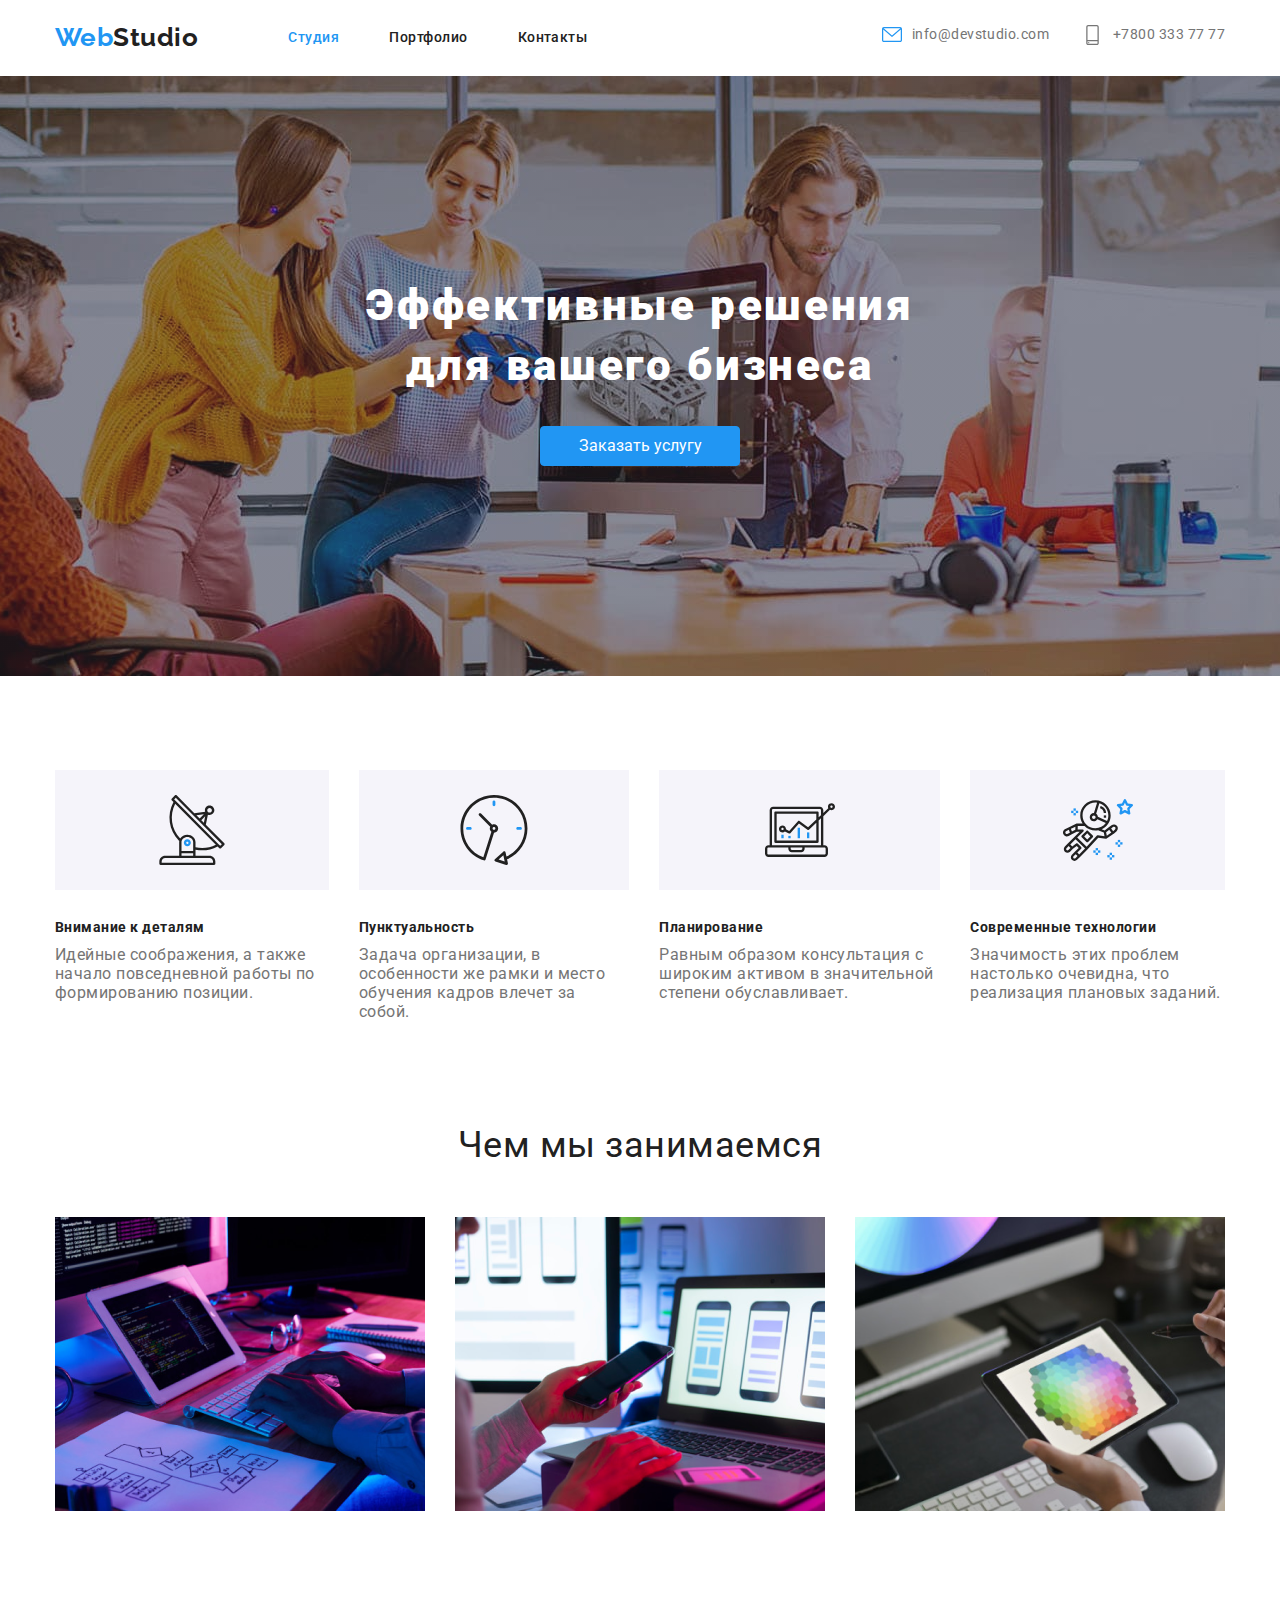
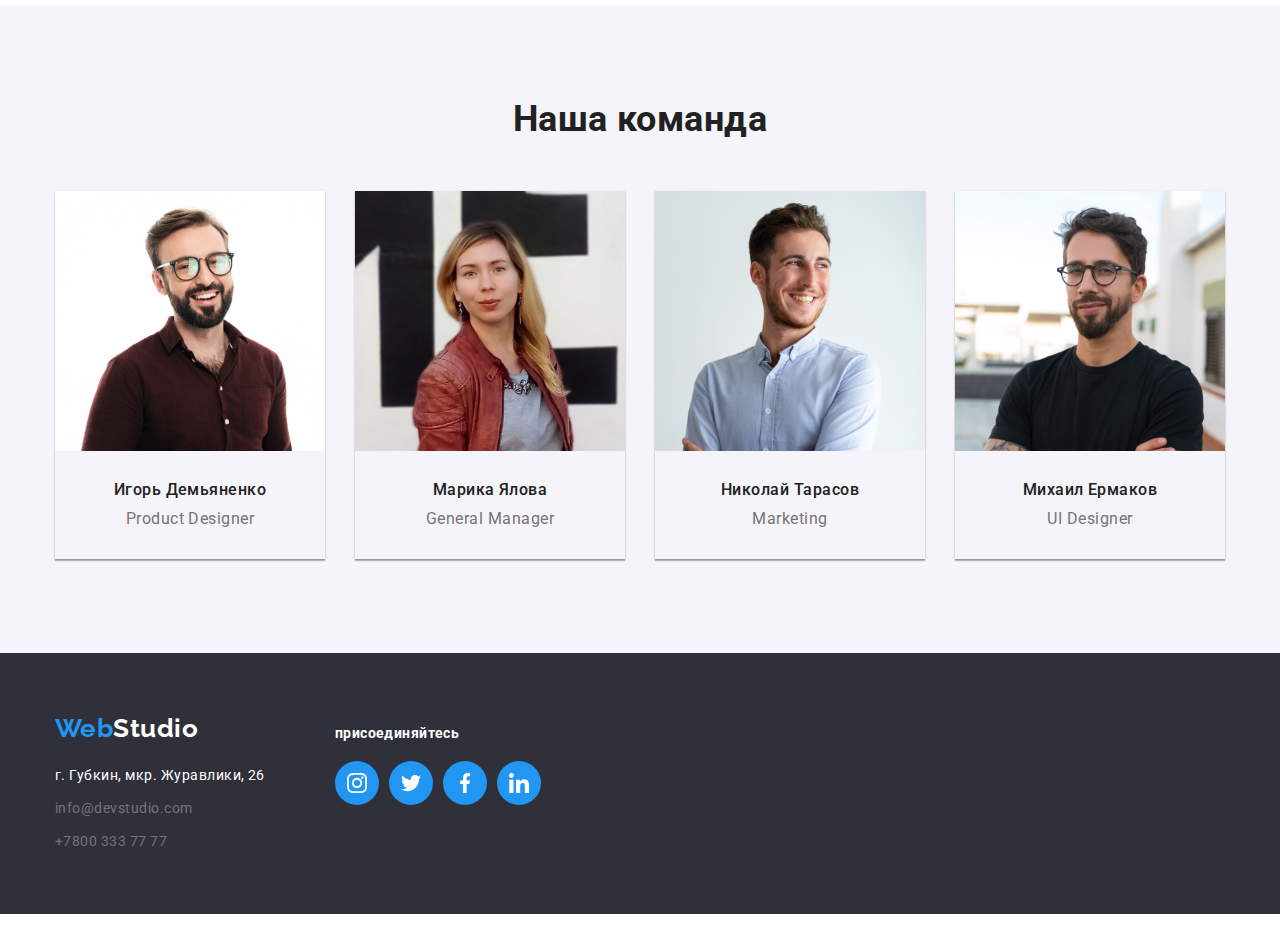
==== index.html @ f5b2e244 "Добавлены иконки и внесены изменения в Футер." ====
<!DOCTYPE html>
<html lang="en">
  <head>
    <meta charset="UTF-8" />
    <meta http-equiv="X-UA-Compatible" content="IE=edge" />
    <meta name="viewport" content="width=device-width, initial-scale=1.0" />
    <title>goit-markup-hw-02</title>
    <link
      href="https://fonts.googleapis.com/css2?family=Raleway:wght@700&family=Roboto:wght@400;500;700;900&display=swap"
      rel="stylesheet"
    />
    <link
      rel="stylesheet"
      href="https://cdnjs.cloudflare.com/ajax/libs/modern-normalize/1.1.0/modern-normalize.min.css"
    />
    <link rel="stylesheet" href="./css/main.css" />
  </head>
  <body>
    <header>
      <div class="container">
        <nav class="navi">
          <a class="logo" href="/"
            ><span class="logo-accent">Web</span>Studio</a
          >
          <ul class="site-nav list">
            <li class="nav-indent">
              <a class="link current" href="">Студия</a>
            </li>
            <li class="nav-indent">
              <a class="link" href="./portfolio.html">Портфолио</a>
            </li>
            <li class="nav-indent"><a class="link" href="">Контакты</a></li>
          </ul>
          <div class="contact-top">
            <a class="contact-link mail top" href="mailto:info@devstudio.com">
              info@devstudio.com</a
            >
            <a class="contact-link tel top" href="tel:+78003337777"
              >+7800 333 77 77
            </a>
          </div>
        </nav>
      </div>
    </header>

    <main>
      <div class="hero">
        <section class="section-hero">
          <h1 class="hero-title">
            Эффективные решения <br />
            для вашего бизнеса
          </h1>
        </section>
        <button class="button primary pointer" type="button">
          Заказать услугу
        </button>
      </div>

      <div class="container">
        <section class="feature-section">
          <!-- <h2 class="hidden-text">Наши сильные качества</h2> -->
          <ul class="feature-list">
            <li class="shit antena">
              <h3 class="section-title quality">Внимание к деталям</h3>
              <p class="section-text feature">
                Идейные соображения, а также начало повседневной работы по
                формированию позиции.
              </p>
            </li>
            <li class="shit clock">
              <h3 class="section-title quality">Пунктуальность</h3>
              <p class="section-text feature">
                Задача организации, в особенности же рамки и место обучения
                кадров влечет за собой.
              </p>
            </li>
            <li class="shit diagram">
              <h3 class="section-title quality">Планирование</h3>
              <p class="section-text feature">
                Равным образом консультация с широким активом в значительной
                степени обуславливает.
              </p>
            </li>
            <li class="shit astronaut">
              <h3 class="section-title quality">Современные технологии</h3>
              <p class="section-text feature">
                Значимость этих проблем настолько очевидна, что реализация
                плановых заданий.
              </p>
            </li>
          </ul>
        </section>
      </div>

      <div class="container">
        <section class="section">
          <h2 class="section-title lessons">Чем мы занимаемся</h2>
          <ul class="skills list">
            <li class="card-skill">
              <img
                src="./images/studio/box1.png"
                alt="человек печатает на клавиатуре"
                width="370"
              />
            </li>
            <li class="card-skill">
              <img
                src="./images/studio/img.png"
                alt="человек работает на ноутбуке"
                width="370"
              />
            </li>
            <li class="card-skill">
              <img
                src="./images/studio/img2.png"
                alt="человек работает на планшете"
                width="370"
              />
            </li>
          </ul>
        </section>
      </div>

      <div class="light">
        <div class="container">
          <section class="section-team">
            <h2 class="section-title team">Наша команда</h2>
            <ul class="team-list list">
              <li class="team-card">
                <img
                  src="./images/studio/игорь.jpg"
                  alt="сотрудник компании"
                  width="270"
                />
                <h3 class="section-title name">Игорь Демьяненко</h3>
                <p class="section-text post">Product Designer</p>
              </li>
              <li class="team-card">
                <img
                  src="./images/studio/марина1.jpg"
                  alt="сотрудник компании"
                  width="270"
                />
                <h3 class="section-title name">Марика Ялова</h3>
                <p class="section-text post">General Manager</p>
              </li>
              <li class="team-card">
                <img
                  src="./images/studio/николай.jpg"
                  alt="сотрудник компании"
                  width="270"
                />
                <h3 class="section-title name">Николай Тарасов</h3>
                <p class="section-text post">Marketing</p>
              </li>
              <li class="team-card">
                <img
                  src="./images/studio/михаил.jpg"
                  alt="сотрудник компании"
                  width="270"
                />
                <h3 class="section-title name">Михаил Ермаков</h3>
                <p class="section-text post">UI Designer</p>
              </li>
            </ul>
          </section>
        </div>
      </div>
    </main>
    <div class="black">
      <div class="container">
        <footer class="footer">
          <address class="contact">
            <ul class="contact-list">
              <li>
                <a class="logo foot" href="/"
                  ><span class="logo-accent">Web</span
                  ><span class="logo-accent-white">Studio</span></a
                >
              </li>
              <li class="contact-item">
                <p class="contact-text">г. Губкин, мкр. Журавлики, 26</p>
                <a class="contact-lower" href="mailto:info@devstudio.com"
                  >info@devstudio.com</a
                >
              </li>
              <li class="contact-item">
                <a class="contact-lower" href="tel:+78003337777"
                  >+7800 333 77 77</a
                >
              </li>
            </ul>
            <div class="footer-social">
              <p class="social-text">присоединяйтесь</p>
              <ul class="social-list">
                <li class="social-icon insta">
                  <a href="https://www.instagram.com/"></a>
                </li>
                <li class="social-icon twitt">
                  <a href="http://twitter.com/"></a>
                </li>
                <li class="social-icon faceb">
                  <a href="https://www.facebook.com/"></a>
                </li>
                <li class="social-icon linke">
                  <a href="https://www-linkedin.com"></a>
                </li>
              </ul>
            </div>
          </address>
        </footer>
      </div>
    </div>
  </body>
</html>
---- css/main.css ----
/* font-family: 'Raleway', sans-serif;
font-family: 'Roboto', sans-serif; */

/* цвет основного текста - color: #212121; */

/* вторичный цвет - color: #757575; */

/* белый цвет - color: #FFFFFF; */

/* акцент - color: #2196F3; */

/* вториный цвет фона - background: #F5F4FA; */

/* цвет футера и героя - background: #2F303A; */

:root {
  --primary-text-color: #212121;
  --title-text-color: #757575;
  --accent-color: #2196f3;
  --white-color: #ffffff;

  --card-set-gap: 30px;
  --card-shadow: 0px 2px 1px -1px rgba(0, 0, 0, 0.2),
  0px 1px 1px 0px rgba(0, 0, 0, 0.14),
  0px 1px 3px 0px rgba(0, 0, 0, 0.12);
}

body {
  background-color: var(--white-color);
  color: var(--primary-text-color);
  font-family: Roboto, sans-serif;
  letter-spacing: 0.03em;
}

.container {
  width: 1200px;
  margin: 0 auto;
  padding-left: 15px;
  padding-right: 15px;
  /* outline: 2px solid rgb(245, 35, 3); */
}

.black {
  background-color: #2F303A;;
}

.light {
  background-color: #F5F4FA;;
}

h1,
h2,
h3,
h4,
h5,
h6,
p {
  margin: 0;
}

img {
  display: block;
  max-width: 100%;
  height: auto;
}

/* ---Утилиты--- */

.list {
  list-style: none;
  padding: 0;
  margin: 0;
}

/* ---NAVIGATION--- */

.navi {
  display: flex;
  align-items: center;
}

.logo {
  display: block;
  color: var(--primary-text-color);
  font-family: Raleway, sans-serif;
  
  font-weight: 700;
  font-size: 26px;
  line-height: 1.2;
  text-decoration: none;
}

.logo:hover {
  color: var(--accent-color);
}

.logo-accent {
  color: var(--accent-color);
}

.logo-accent-white {
  color: var(--white-color);
}

.logo-accent-white:hover {
  color:chartreuse
}

.feature-list {
  display: flex;
  list-style: none;
  padding: 0;
  margin: 0;
}

.foot {
  margin-bottom: 20px;
}

.shit + .shit {
  margin-left: 30px;
}

.shit::before {
  content: "";
  /* БЛОК!!! автоматически заполняет ширину своего родителя!!! */
  /* Подстраиваем только высоту! */
  display: block;
  height: 120px;
  background-color: #F5F4FA;
  background-repeat: no-repeat;
  background-position: center;
}

/* Что значит этт селектор? */
/* shit у которого есть доп класс antena! (просто дополняем Бефором) */
/* Можно писать без Shit просто что бы было понятно тебе */
.shit.antena::before {
  background-image: url("../images/global/antenna\ 1.svg");
}

.shit.clock::before {
  background-image: url("../images/global/clock\ 1.svg");
}

.shit.diagram::before {
  background-image: url("../images/global/diagram\ 1.svg");
}

.shit.astronaut::before {
  background-image: url("../images/global/astronaut\ 1.svg");
}

/* ---SITE-NAV--- */

.site-nav {
  display: flex;
  margin-left: 90px;
}

/* ---Правый отступ маржина--- */
/* .nav-indent {
  margin-right: 50px;
} */

/* ---Обнуление правого маржина (простой способ)--- */
/* .nav-indent:last-child {
  margin-right: 0;
} */

/* ---Обнуление всех правых маржинов (муторный способ)--- */
/* .site-nav .nav-indent:not(:last-child) {
  margin-right: 50px;
} */

/* ---Селектор-соседа! Задали левый отступ всем кроме ПЕРВОГО!--- */
.site-nav .nav-indent + .nav-indent {
  margin-left: 50px;
}

.site-nav .link {
  display: block;
  padding-top: 30px;
  padding-bottom: 30px;

  color: var(--primary-text-color);
  font-style: normal;
  font-weight: 500;
  font-size: 14px;
  line-height: 1.14;
  text-decoration: none;


}

.site-nav .link:hover,
.site-nav .link:focus {
  color: var(--primary-text-color);
}

.site-nav .link.current {
  color: var(--accent-color);
}

/* Адреса в футере */

.contact {
  display: flex;
  font-style: normal;
  font-weight: 400;
  font-size: 14px;
  line-height: 1.71;
  margin-top: 0;
  margin-bottom: 0px;
}

.contact-top {
  margin-left: auto;
  font-style: normal;
  font-weight: 400;
  font-size: 14px;
  line-height: 1.71;
}

.top+.top {
  margin-left: 30px;
}

.contact-list {
  list-style: none;
  padding-left: 0;
  margin: 0 auto;
  margin-left: 0;
  margin-right: 0;
}

.contact-item {
  margin-bottom: 9px;
  color: var(--title-text-color);
  text-decoration: none;
}

.contact-item:last-child {
  margin-bottom: 0;
}

.contact-text {
  margin-bottom: 9px;
  color: #FFFFFF;
}

/* ПСЕВДО-ЭЛЕМЕНТ КАРТИНКИ ДЛЯ ССЫЛКИ!!! */

.contact-link {
  display: inline-flex;
  align-items: center;
  color: var(--title-text-color);
  text-decoration: none;
}

.contact-lower {
  color: var(--title-text-color);
  text-decoration: none;
}

.contact-link::before {
  content: "";
  width: 20px;
  height: 20px;
  margin-right: 10px;
  background-repeat: no-repeat;
  background-size: contain;
  background-position: center;
}

.contact-link.mail::before {
  background-image: url("../images/global/envelope\ \(hover\).svg");
}

.contact-link.tel::before {
  background-image: url("../images/global/smartphone.svg");
}

.contact-link:hover,
.contact-link:focus {
  color: var(--accent-color);
}

.contact-lower:hover,
.contact-lower:focus {
  color: var(--accent-color);
}

/* .top {
  margin-right: 30px;
}

.top:last-child {
  margin-right: 0;
} */

/* Hero */

.hero {
  max-width: 1600px;
  min-height: 600px;
  margin-left: auto;
  margin-right: auto;

  text-align: center;
  

  background-image: linear-gradient(
    to right,
     rgba(47, 48, 58, 0.4),
      rgba(47, 48, 58, 0.4)
      ), 
      url("../images/global/Img-optim.jpg");
  /* background-image: url("../images/global/Img-optim.jpg"); */
  background-color: #757575;
  background-repeat: no-repeat;
  background-position: center;
  background-size: cover;
}

.hero-title {
  color: var(--white-color);
  padding-top: 200px;
  margin-top: 0;
  margin-bottom: 30px;
  font-style: normal;
  font-weight: 900;
  font-size: 44px;
  line-height: 1.36;
  letter-spacing: 0.06em;
}

/* Section */

.section-title .quality {
  color: var(--primary-text-color);
}

.feature-section {
  margin-top: 94px;
  margin-bottom: 94px;
}

.section-team {
  padding-top: 94px;
  padding-bottom: 94px;
}

.section-services {
  margin-top: 94px;
  margin-bottom: 94px;
}

/* //////___ПОДВАЛ___////// */

.footer {
  padding-top: 60px;
  padding-bottom: 60px;
  margin-bottom: 30px;
}

.footer-social {
  margin-left: 70px;
  padding-top: 12px;
}

.social-icon {
  margin-right: 10px;
  width: 44px;
  height: 44px;
  background-color: #2196F3;
  border-radius: 50%;
  list-style: none;
}

.insta {
  background-image: url("../images/social-icon/instagram\ 2.svg");
  background-repeat: no-repeat;
  background-position: center;
}

.twitt {
  background-image: url("../images/social-icon/twitter\ 1.svg");
  background-repeat: no-repeat;
  background-position: center;
}

.faceb {
  background-image: url("../images/social-icon/facebook\ 1.svg");
  background-repeat: no-repeat;
  background-position: center;
}

.linke {
  background-image: url("../images/social-icon/linkedin\ 1.svg");
  background-repeat: no-repeat;
  background-position: center;
}

.social-list {
  display: flex;
  padding-left: 0;
  margin: 0;
}

.social-text {
  margin-bottom: 20px;
  font-style: normal;
  font-weight: 700;
  font-size: 14px;
  line-height: 1.17;
  letter-spacing: 0.03em;
  color: #FFFFFF;
}

/* Заголовки */

.hidden-text {
  margin-top: 0;
}

.quality {
  font-style: normal;
  font-weight: 700;
  font-size: 14px;
  line-height: 1.14;
  margin-top: 0;
  margin-bottom: 10px;
  padding-top: 30px;
}

.lessons {
  font-style: normal;
  font-weight: 400;
  font-size: 36px;
  line-height: 1.16;
  text-align: center;
  margin-top: 0;
  margin-bottom: 50px;
}

.team {
  font-style: normal;
  font-weight: 700;
  font-size: 36px;
  line-height: 1.16;
  text-align: center;
  margin-top: 0;
  margin-bottom: 50px;
}

.name {
  font-style: normal;
  font-weight: 500;
  font-size: 16px;
  line-height: 1.18;
  margin-top: 30px;
  margin-bottom: 10px;
  text-align: center;
}

.profession {
  font-style: normal;
  font-weight: 400;
  font-size: 16px;
  line-height: 1.18;
}

/* Абзацы */

.section-text {
  color: var(--title-text-color);

  font-style: normal;
  font-weight: 400;
  font-size: 16px;
  line-height: 1.18;
}

  .feature {
    margin-top: 0;
    margin-bottom: 10px;
  }

  .post {
    margin-top: 0;
    margin-bottom: 30px;
    text-align: center;
  }

/*////// Кнопоки ////////*/

.button {
  display: inline-block;
  /* border: 1px solid transparent; */
  border-radius: 4px;
  padding: 10px 32px;
  min-width: 200px;
  text-align: center;
  color: var(--primary-text-color);
  background-color: var(--white-color);
  border: 1px solid #2196f3;
  font-family: inherit;
}

.botton-line {
  display: flex;
  justify-content: center;
  font-style: normal;
  font-weight: 500;
  font-size: 16px;
  line-height: 1.62;
}


.gap {
  margin-right: 8px;
  margin-bottom: 50px;
}

.button.primary {
  background-color: var(--accent-color);
  color: var(--white-color);
}

.button.secondary {
  color: var(--accent-color);
  background-color: var(--white-color);
  border-color: #2196f3;
}

/* Курсор */

.pointer {
  cursor: pointer;
}

/* Карточки */

.projects { 
  display: flex;
  flex-wrap: wrap;

  margin-top: calc(-1 * var(--card-set-gap));
  margin-left: calc(-1 * var(--card-set-gap));
}

.projects > .project-card {
  padding: 0;
  margin: 0;
  list-style: none;

  flex-basis: calc(100% / 3 - var(--card-set-gap));

  margin-top: var(--card-set-gap);
  margin-left: var(--card-set-gap);
}

.skills {
  display: flex;
  margin-bottom: 94px;
}

.card-skill + .card-skill {
  margin-left: 30px;
}

.team-list{
  display: flex;
}

.team-card {
  box-shadow: 0px 1px 3px rgba(0, 0, 0, 0.12),
  0px 1px 1px rgba(0, 0, 0, 0.14),
  0px 2px 1px rgba(0, 0, 0, 0.2);
}

.team-card + .team-card {
  margin-left: 30px;
}




/* ---КАК ЗАДАТЬ ШИРИНУ В ПРОЦЕНТАХ--- */
/* --(От ширин Родителя!)-- */
/* .project-card {
  width: 25%; высчитывает процент
   width: calc(100% / 3); идеально поделит на 3 столбика
} */

.card {
  text-decoration: none;
  box-shadow: var(--card-shadow);
}

.card-title {
  color: #212121;
  font-style: normal;
  font-weight: 700;
  font-size: 18px;
  line-height: 2;
  letter-spacing: 0.06em;
  margin-top: 0;
  margin-bottom: 4px;
}

.card-text {
  color: #757575;
  font-style: normal;
  font-weight: 400;
  font-size: 16px;
  line-height: 1.87;
  margin-top: 0;
  margin-bottom: 0;
}

.card-content {
  padding-left: 24px;
  padding-right: 24px;
  padding-top: 20px;
  padding-bottom: 20px;
}

.her {
  
}
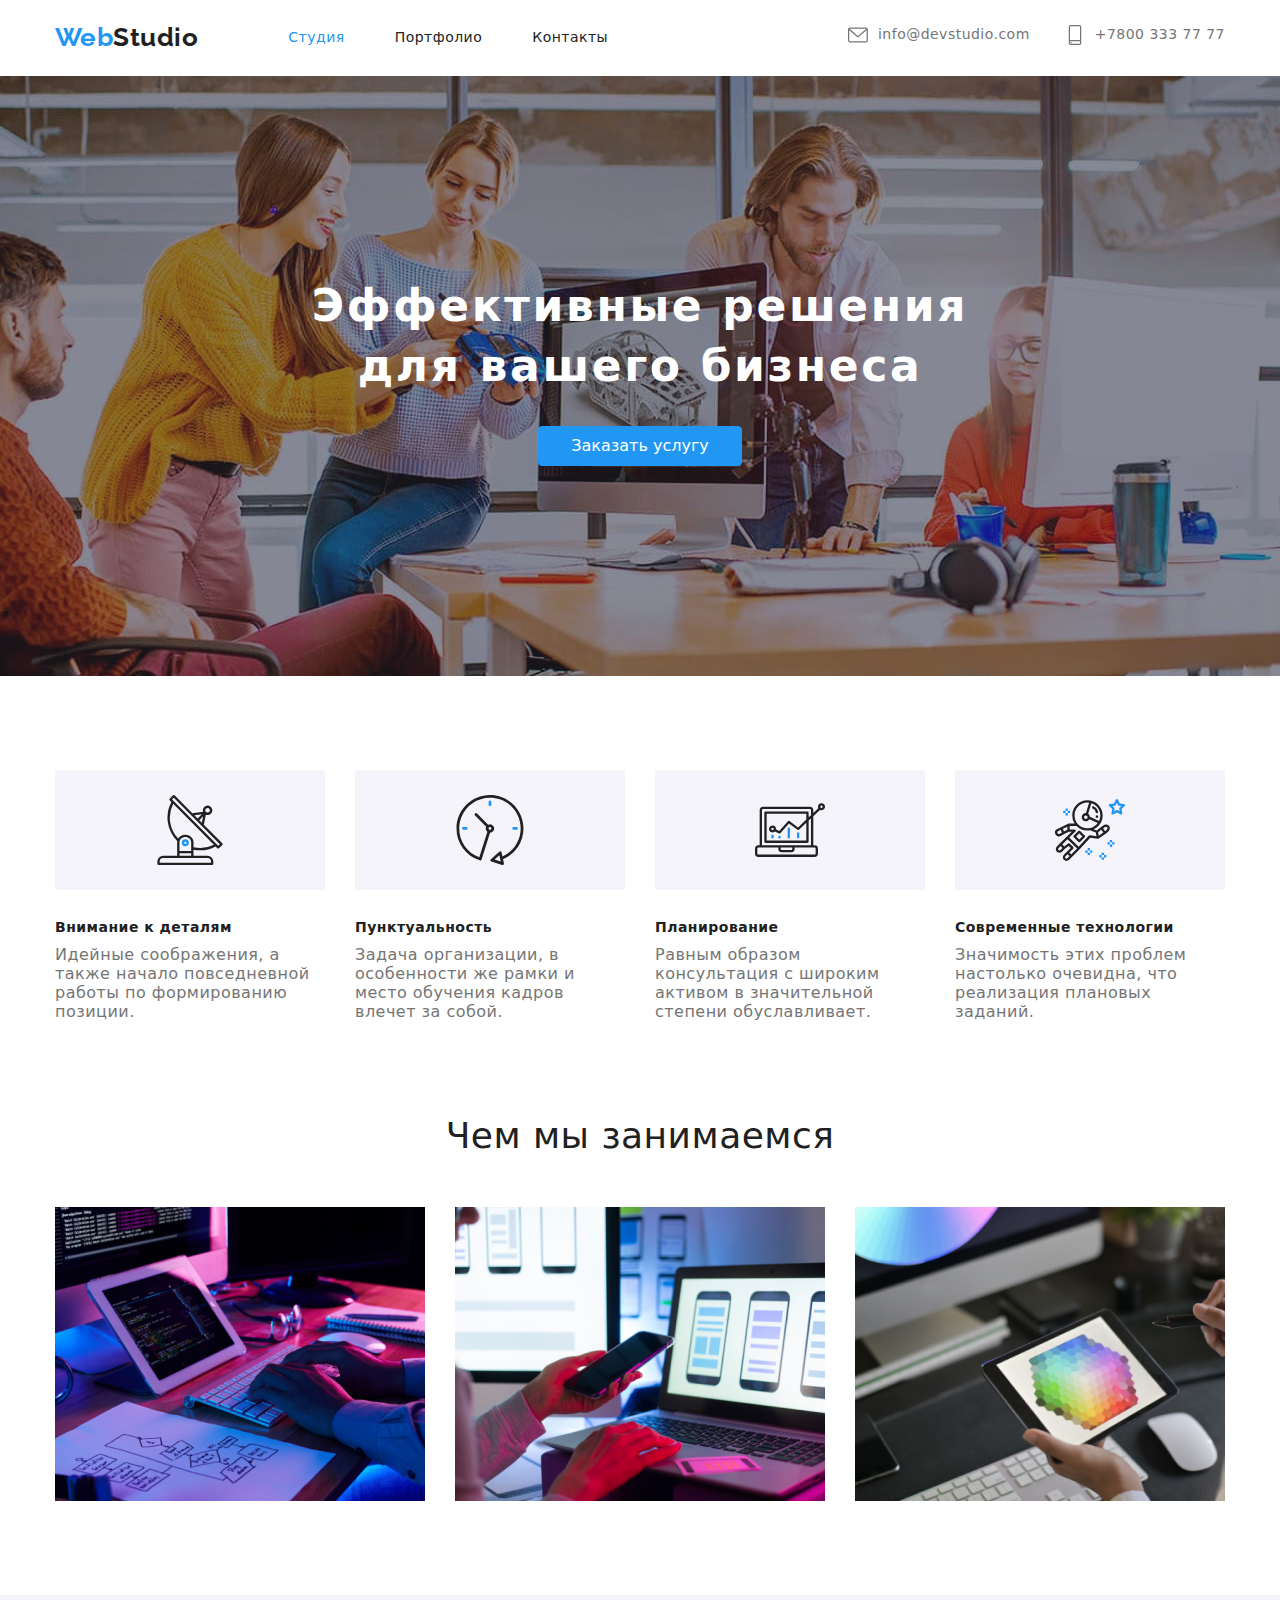
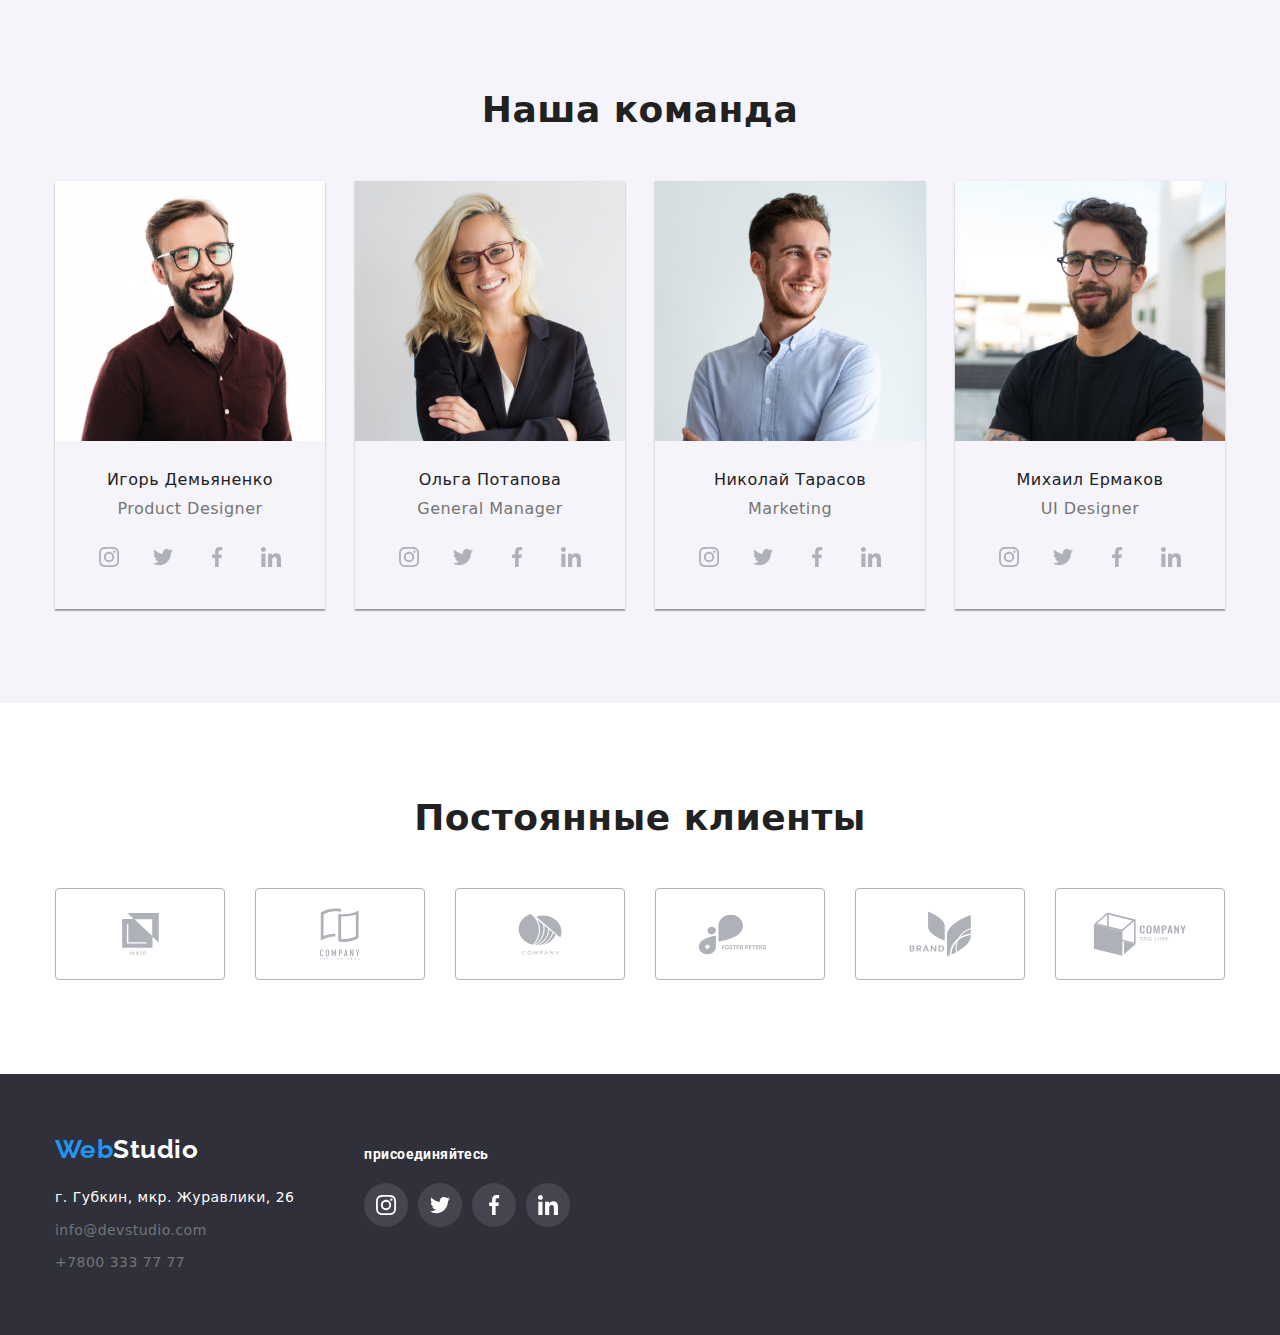
==== commit d3ce5da8: "Добавляет SVG" ====
--- a/index.html
+++ b/index.html
@@ -32,12 +32,20 @@
             <li class="nav-indent"><a class="link" href="">Контакты</a></li>
           </ul>
           <div class="contact-top">
-            <a class="contact-link mail top" href="mailto:info@devstudio.com">
+            <a class="contact-link top" href="mailto:info@devstudio.com"
+              ><svg class="contact-icon">
+                <use href="./images/svg_sprite/sprite.svg#icon-mail"></use>
+              </svg>
               info@devstudio.com</a
             >
-            <a class="contact-link tel top" href="tel:+78003337777"
-              >+7800 333 77 77
-            </a>
+            <a class="contact-link top" href="tel:+78003337777"
+              ><svg class="contact-icon">
+                <use
+                  href="./images/svg_sprite/sprite.svg#icon-smartphone"
+                ></use>
+              </svg>
+              +7800 333 77 77</a
+            >
           </div>
         </nav>
       </div>
@@ -60,28 +68,50 @@
         <section class="feature-section">
           <!-- <h2 class="hidden-text">Наши сильные качества</h2> -->
           <ul class="feature-list">
-            <li class="shit antena">
+            <li class="shit">
+              <div class="shit-thumb">
+                <svg class="shit-icon">
+                  <use href="./images/svg_sprite/sprite.svg#icon-antenna"></use>
+                </svg>
+              </div>
               <h3 class="section-title quality">Внимание к деталям</h3>
               <p class="section-text feature">
                 Идейные соображения, а также начало повседневной работы по
                 формированию позиции.
               </p>
             </li>
-            <li class="shit clock">
+            <li class="shit">
+              <div class="shit-thumb">
+                <svg class="shit-icon">
+                  <use href="./images/svg_sprite/sprite.svg#icon-clock"></use>
+                </svg>
+              </div>
               <h3 class="section-title quality">Пунктуальность</h3>
               <p class="section-text feature">
                 Задача организации, в особенности же рамки и место обучения
                 кадров влечет за собой.
               </p>
             </li>
-            <li class="shit diagram">
+            <li class="shit">
+              <div class="shit-thumb">
+                <svg class="shit-icon">
+                  <use href="./images/svg_sprite/sprite.svg#icon-diagram"></use>
+                </svg>
+              </div>
               <h3 class="section-title quality">Планирование</h3>
               <p class="section-text feature">
                 Равным образом консультация с широким активом в значительной
                 степени обуславливает.
               </p>
             </li>
-            <li class="shit astronaut">
+            <li class="shit">
+              <div class="shit-thumb">
+                <svg class="shit-icon">
+                  <use
+                    href="./images/svg_sprite/sprite.svg#icon-astronaut"
+                  ></use>
+                </svg>
+              </div>
               <h3 class="section-title quality">Современные технологии</h3>
               <p class="section-text feature">
                 Значимость этих проблем настолько очевидна, что реализация
@@ -132,17 +162,115 @@
                   alt="сотрудник компании"
                   width="270"
                 />
-                <h3 class="section-title name">Игорь Демьяненко</h3>
-                <p class="section-text post">Product Designer</p>
+                <div class="team-thumb">
+                  <h3 class="section-title name">Игорь Демьяненко</h3>
+                  <p class="section-text post">Product Designer</p>
+                  <ul class="team-list-social">
+                    <li class="team-card-social">
+                      <a
+                        class="team-link-social"
+                        href="https://www.instagram.com/"
+                      >
+                        <svg class="social-icon">
+                          <use
+                            href="./images/svg_sprite/sprite.svg#icon-instagram"
+                          ></use>
+                        </svg>
+                      </a>
+                    </li>
+                    <li class="team-card-social">
+                      <a class="team-link-social" href="http://twitter.com/">
+                        <svg class="social-icon">
+                          <use
+                            href="./images/svg_sprite/sprite.svg#icon-twitter"
+                          ></use>
+                        </svg>
+                      </a>
+                    </li>
+                    <li class="team-card-social">
+                      <a
+                        class="team-link-social"
+                        href="https://www.facebook.com/"
+                      >
+                        <svg class="social-icon">
+                          <use
+                            href="./images/svg_sprite/sprite.svg#icon-facebook"
+                          ></use>
+                        </svg>
+                      </a>
+                    </li>
+                    <li class="team-card-social">
+                      <a
+                        class="team-link-social"
+                        href="https://www-linkedin.com"
+                      >
+                        <svg class="social-icon">
+                          <use
+                            href="./images/svg_sprite/sprite.svg#icon-linkedin"
+                          ></use>
+                        </svg>
+                      </a>
+                    </li>
+                  </ul>
+                </div>
               </li>
               <li class="team-card">
                 <img
-                  src="./images/studio/марина1.jpg"
+                  src="./images/studio/ольга.jpg"
                   alt="сотрудник компании"
                   width="270"
                 />
-                <h3 class="section-title name">Марика Ялова</h3>
-                <p class="section-text post">General Manager</p>
+                <div class="team-thumb">
+                  <h3 class="section-title name">Ольга Потапова</h3>
+                  <p class="section-text post">General Manager</p>
+                  <ul class="team-list-social">
+                    <li class="team-card-social">
+                      <a
+                        class="team-link-social"
+                        href="https://www.instagram.com/"
+                      >
+                        <svg class="social-icon">
+                          <use
+                            href="./images/svg_sprite/sprite.svg#icon-instagram"
+                          ></use>
+                        </svg>
+                      </a>
+                    </li>
+                    <li class="team-card-social">
+                      <a class="team-link-social" href="http://twitter.com/">
+                        <svg class="social-icon">
+                          <use
+                            href="./images/svg_sprite/sprite.svg#icon-twitter"
+                          ></use>
+                        </svg>
+                      </a>
+                    </li>
+                    <li class="team-card-social">
+                      <a
+                        class="team-link-social"
+                        href="https://www.facebook.com/"
+                      >
+                        <svg class="social-icon">
+                          <use
+                            href="./images/svg_sprite/sprite.svg#icon-facebook"
+                          ></use>
+                        </svg>
+                      </a>
+                    </li>
+                    <li class="team-card-social">
+                      <a
+                        class="team-link-social"
+                        href="https://www-linkedin.com"
+                      >
+                        <svg class="social-icon">
+                          <use
+                            href="./images/svg_sprite/sprite.svg#icon-linkedin"
+                          ></use>
+                        </svg>
+                      </a>
+                    </li>
+                  </ul>
+                </div>
               </li>
               <li class="team-card">
                 <img
@@ -150,8 +278,57 @@
                   alt="сотрудник компании"
                   width="270"
                 />
-                <h3 class="section-title name">Николай Тарасов</h3>
-                <p class="section-text post">Marketing</p>
+                <div class="team-thumb">
+                  <h3 class="section-title name">Николай Тарасов</h3>
+                  <p class="section-text post">Marketing</p>
+                  <ul class="team-list-social">
+                    <li class="team-card-social">
+                      <a
+                        class="team-link-social"
+                        href="https://www.instagram.com/"
+                      >
+                        <svg class="social-icon">
+                          <use
+                            href="./images/svg_sprite/sprite.svg#icon-instagram"
+                          ></use>
+                        </svg>
+                      </a>
+                    </li>
+                    <li class="team-card-social">
+                      <a class="team-link-social" href="http://twitter.com/">
+                        <svg class="social-icon">
+                          <use
+                            href="./images/svg_sprite/sprite.svg#icon-twitter"
+                          ></use>
+                        </svg>
+                      </a>
+                    </li>
+                    <li class="team-card-social">
+                      <a
+                        class="team-link-social"
+                        href="https://www.facebook.com/"
+                      >
+                        <svg class="social-icon">
+                          <use
+                            href="./images/svg_sprite/sprite.svg#icon-facebook"
+                          ></use>
+                        </svg>
+                      </a>
+                    </li>
+                    <li class="team-card-social">
+                      <a
+                        class="team-link-social"
+                        href="https://www-linkedin.com"
+                      >
+                        <svg class="social-icon">
+                          <use
+                            href="./images/svg_sprite/sprite.svg#icon-linkedin"
+                          ></use>
+                        </svg>
+                      </a>
+                    </li>
+                  </ul>
+                </div>
               </li>
               <li class="team-card">
                 <img
@@ -159,12 +336,122 @@
                   alt="сотрудник компании"
                   width="270"
                 />
-                <h3 class="section-title name">Михаил Ермаков</h3>
-                <p class="section-text post">UI Designer</p>
+                <div class="team-thumb">
+                  <h3 class="section-title name">Михаил Ермаков</h3>
+                  <p class="section-text post">UI Designer</p>
+                  <ul class="team-list-social">
+                    <li class="team-card-social">
+                      <a
+                        class="team-link-social"
+                        href="https://www.instagram.com/"
+                      >
+                        <svg class="social-icon">
+                          <use
+                            href="./images/svg_sprite/sprite.svg#icon-instagram"
+                          ></use>
+                        </svg>
+                      </a>
+                    </li>
+                    <li class="team-card-social">
+                      <a class="team-link-social" href="http://twitter.com/">
+                        <svg class="social-icon">
+                          <use
+                            href="./images/svg_sprite/sprite.svg#icon-twitter"
+                          ></use>
+                        </svg>
+                      </a>
+                    </li>
+                    <li class="team-card-social">
+                      <a
+                        class="team-link-social"
+                        href="https://www.facebook.com/"
+                      >
+                        <svg class="social-icon">
+                          <use
+                            href="./images/svg_sprite/sprite.svg#icon-facebook"
+                          ></use>
+                        </svg>
+                      </a>
+                    </li>
+                    <li class="team-card-social">
+                      <a
+                        class="team-link-social"
+                        href="https://www-linkedin.com"
+                      >
+                        <svg class="social-icon">
+                          <use
+                            href="./images/svg_sprite/sprite.svg#icon-linkedin"
+                          ></use>
+                        </svg>
+                      </a>
+                    </li>
+                  </ul>
+                </div>
               </li>
             </ul>
           </section>
         </div>
+      </div>
+      <div class="container">
+        <section class="section-customers">
+          <h2 class="customers-title team">Постоянные клиенты</h2>
+          <ul class="customers-list list">
+            <li class="customers-item">
+              <a class="company-link" href="">
+                <svg class="company-icon icon-1" width="41" height="42">
+                  <use
+                    href="./images/svg_sprite/sprite.svg#icon-company-1"
+                  ></use>
+                </svg>
+              </a>
+            </li>
+            <li class="customers-item">
+              <a class="company-link" href="">
+                <svg class="company-icon icon-2" width="40" height="52">
+                  <use
+                    href="./images/svg_sprite/sprite.svg#icon-company-2"
+                  ></use>
+                </svg>
+              </a>
+            </li>
+            <li class="customers-item">
+              <a class="company-link" href="">
+                <svg class="company-icon icon-3" width="44" height="42">
+                  <use
+                    href="./images/svg_sprite/sprite.svg#icon-company-3"
+                  ></use>
+                </svg>
+              </a>
+            </li>
+            <li class="customers-item">
+              <a class="company-link" href="">
+                <svg class="company-icon icon-4" width="85" height="41">
+                  <use
+                    href="./images/svg_sprite/sprite.svg#icon-company-4"
+                  ></use>
+                </svg>
+              </a>
+            </li>
+            <li class="customers-item">
+              <a class="company-link" href="">
+                <svg class="company-icon icon-5" width="63" height="46">
+                  <use
+                    href="./images/svg_sprite/sprite.svg#icon-company-5"
+                  ></use>
+                </svg>
+              </a>
+            </li>
+            <li class="customers-item">
+              <a class="company-link" href="">
+                <svg class="company-icon icon-6" width="94" height="44">
+                  <use
+                    href="./images/svg_sprite/sprite.svg#icon-company-6"
+                  ></use>
+                </svg>
+              </a>
+            </li>
+          </ul>
+        </section>
       </div>
     </main>
     <div class="black">
@@ -193,17 +480,41 @@
             <div class="footer-social">
               <p class="social-text">присоединяйтесь</p>
               <ul class="social-list">
-                <li class="social-icon insta">
-                  <a href="https://www.instagram.com/"></a>
+                <li class="social-item">
+                  <a class="social-link" href="https://www.instagram.com/">
+                    <svg class="social-icon">
+                      <use
+                        href="./images/svg_sprite/sprite.svg#icon-instagram"
+                      ></use>
+                    </svg>
+                  </a>
                 </li>
-                <li class="social-icon twitt">
-                  <a href="http://twitter.com/"></a>
+                <li class="social-item">
+                  <a class="social-link" href="http://twitter.com/">
+                    <svg class="social-icon">
+                      <use
+                        href="./images/svg_sprite/sprite.svg#icon-twitter"
+                      ></use>
+                    </svg>
+                  </a>
                 </li>
-                <li class="social-icon faceb">
-                  <a href="https://www.facebook.com/"></a>
+                <li class="social-item">
+                  <a class="social-link" href="https://www.facebook.com/">
+                    <svg class="social-icon">
+                      <use
+                        href="./images/svg_sprite/sprite.svg#icon-facebook"
+                      ></use>
+                    </svg>
+                  </a>
                 </li>
-                <li class="social-icon linke">
-                  <a href="https://www-linkedin.com"></a>
+                <li class="social-item">
+                  <a class="social-link" href="https://www-linkedin.com">
+                    <svg class="social-icon">
+                      <use
+                        href="./images/svg_sprite/sprite.svg#icon-linkedin"
+                      ></use>
+                    </svg>
+                  </a>
                 </li>
               </ul>
             </div>
--- a/css/main.css
+++ b/css/main.css
@@ -28,7 +28,7 @@
 body {
   background-color: var(--white-color);
   color: var(--primary-text-color);
-  font-family: Roboto, sans-serif;
+  font-family: Roboto, inherit, sans-serif;
   letter-spacing: 0.03em;
 }
 
@@ -121,35 +121,51 @@
   margin-left: 30px;
 }
 
-.shit::before {
-  content: "";
+.shit-icon {
+  width: 70px;
+  height: 70px;
+}
+
+.shit-thumb {
+  display: flex;
+  width: 270px;
+  height: 120px;
+  align-items: center;
+  justify-content: center;
+  background-color: #F5F4FA;;
+}
+
+/* ///////////ДоБАВЛЕНИЕ КАРТИНОК ЧЕРЕЗ ::before!!!/////////////// */
+
+/* .shit::before {
+  content: ""; */
   /* БЛОК!!! автоматически заполняет ширину своего родителя!!! */
   /* Подстраиваем только высоту! */
-  display: block;
+  /* display: block;
   height: 120px;
   background-color: #F5F4FA;
   background-repeat: no-repeat;
   background-position: center;
-}
+} */
 
 /* Что значит этт селектор? */
 /* shit у которого есть доп класс antena! (просто дополняем Бефором) */
 /* Можно писать без Shit просто что бы было понятно тебе */
-.shit.antena::before {
+/* .shit.antena::before {
   background-image: url("../images/global/antenna\ 1.svg");
-}
-
-.shit.clock::before {
+} */
+
+/* .shit.clock::before {
   background-image: url("../images/global/clock\ 1.svg");
-}
-
-.shit.diagram::before {
+} */
+
+/* .shit.diagram::before {
   background-image: url("../images/global/diagram\ 1.svg");
-}
-
-.shit.astronaut::before {
+} */
+
+/* .shit.astronaut::before {
   background-image: url("../images/global/astronaut\ 1.svg");
-}
+} */
 
 /* ---SITE-NAV--- */
 
@@ -256,6 +272,7 @@
   align-items: center;
   color: var(--title-text-color);
   text-decoration: none;
+  fill: var(--title-text-color);
 }
 
 .contact-lower {
@@ -263,32 +280,21 @@
   text-decoration: none;
 }
 
-.contact-link::before {
-  content: "";
+.contact-link:hover,
+.contact-link:focus {
+  color: var(--accent-color);
+  fill: var(--accent-color);
+}
+
+.contact-lower:hover,
+.contact-lower:focus {
+  color: var(--accent-color);
+}
+
+.contact-icon {
   width: 20px;
   height: 20px;
   margin-right: 10px;
-  background-repeat: no-repeat;
-  background-size: contain;
-  background-position: center;
-}
-
-.contact-link.mail::before {
-  background-image: url("../images/global/envelope\ \(hover\).svg");
-}
-
-.contact-link.tel::before {
-  background-image: url("../images/global/smartphone.svg");
-}
-
-.contact-link:hover,
-.contact-link:focus {
-  color: var(--accent-color);
-}
-
-.contact-lower:hover,
-.contact-lower:focus {
-  color: var(--accent-color);
 }
 
 /* .top {
@@ -356,12 +362,16 @@
   margin-bottom: 94px;
 }
 
+.section-customers {
+  padding-top: 94px;
+  padding-bottom: 94px;
+}
+
 /* //////___ПОДВАЛ___////// */
 
 .footer {
   padding-top: 60px;
   padding-bottom: 60px;
-  margin-bottom: 30px;
 }
 
 .footer-social {
@@ -369,48 +379,10 @@
   padding-top: 12px;
 }
 
-.social-icon {
-  margin-right: 10px;
-  width: 44px;
-  height: 44px;
-  background-color: #2196F3;
-  border-radius: 50%;
-  list-style: none;
-}
-
-.insta {
-  background-image: url("../images/social-icon/instagram\ 2.svg");
-  background-repeat: no-repeat;
-  background-position: center;
-}
-
-.twitt {
-  background-image: url("../images/social-icon/twitter\ 1.svg");
-  background-repeat: no-repeat;
-  background-position: center;
-}
-
-.faceb {
-  background-image: url("../images/social-icon/facebook\ 1.svg");
-  background-repeat: no-repeat;
-  background-position: center;
-}
-
-.linke {
-  background-image: url("../images/social-icon/linkedin\ 1.svg");
-  background-repeat: no-repeat;
-  background-position: center;
-}
-
-.social-list {
-  display: flex;
-  padding-left: 0;
-  margin: 0;
-}
-
 .social-text {
+  font-family: Roboto;
+  font-style: normal;
   margin-bottom: 20px;
-  font-style: normal;
   font-weight: 700;
   font-size: 14px;
   line-height: 1.17;
@@ -418,6 +390,38 @@
   color: #FFFFFF;
 }
 
+.social-list {
+  display: flex;
+  padding-left: 0;
+  margin: 0;
+}
+
+.social-item {
+  margin-right: 10px;
+  list-style: none;
+}
+
+.social-link {
+  display: flex;
+  width: 44px;
+  height: 44px;
+  fill: #ffffff;
+  border-radius: 50%;
+  background: rgba(255, 255, 255, 0.1);
+  align-items: center;
+  justify-content: center;
+}
+
+.social-link:hover,
+.social-link:focus {
+  background-color: var(--accent-color);
+}
+
+.social-icon {
+  width: 20px;
+  height: 20px;
+}
+
 /* Заголовки */
 
 .hidden-text {
@@ -429,9 +433,8 @@
   font-weight: 700;
   font-size: 14px;
   line-height: 1.14;
-  margin-top: 0;
+  margin-top: 30px;
   margin-bottom: 10px;
-  padding-top: 30px;
 }
 
 .lessons {
@@ -459,7 +462,7 @@
   font-weight: 500;
   font-size: 16px;
   line-height: 1.18;
-  margin-top: 30px;
+  /* margin-top: 30px; */
   margin-bottom: 10px;
   text-align: center;
 }
@@ -484,12 +487,11 @@
 
   .feature {
     margin-top: 0;
-    margin-bottom: 10px;
   }
 
   .post {
     margin-top: 0;
-    margin-bottom: 30px;
+    margin-bottom: 0px;
     text-align: center;
   }
 
@@ -574,6 +576,41 @@
   display: flex;
 }
 
+.team-thumb {
+  padding-top: 30px;
+  padding-bottom: 30px;
+}
+
+.team-list-social {
+  display: flex;
+  list-style: none;
+  padding: 0;
+  margin-top: 16px;
+  /* margin-bottom: 30px; */
+  justify-content: center;
+}
+
+.team-link-social {
+  display: flex;
+  width: 44px;
+  height: 44px;
+  align-items: center;
+  justify-content: center;
+  border-radius: 50%;
+  fill: #AFB1B8;
+}
+
+.team-link-social:hover,
+.team-link-social:focus {
+  fill: #FFFFFF;
+  background-color: var(--accent-color);
+
+}
+
+.team-card-social + .team-card-social {
+  margin-left: 10px;
+}
+
 .team-card {
   box-shadow: 0px 1px 3px rgba(0, 0, 0, 0.12),
   0px 1px 1px rgba(0, 0, 0, 0.14),
@@ -627,6 +664,30 @@
   padding-bottom: 20px;
 }
 
-.her {
-  
+/* //////////ОФОРМЛЕНИЕ SVG ИКОНОК/ССЫЛОК////////// */
+
+.customers-list {
+  display: flex;
+}
+
+.customers-item + .customers-item {
+  margin-left: 30px
+}
+
+.company-link {
+  display: flex;
+  width: 170px;
+  height: 92px;
+  fill: #AFB1B8;
+  border: 1px solid #AFB1B8;
+  border-radius: 4px;
+  align-items: center;
+  cursor: pointer;
+  justify-content: center;
+}
+
+.company-link:hover,
+.company-link:focus {
+  fill: var(--accent-color);
+  border: 1px solid var(--accent-color);
 }